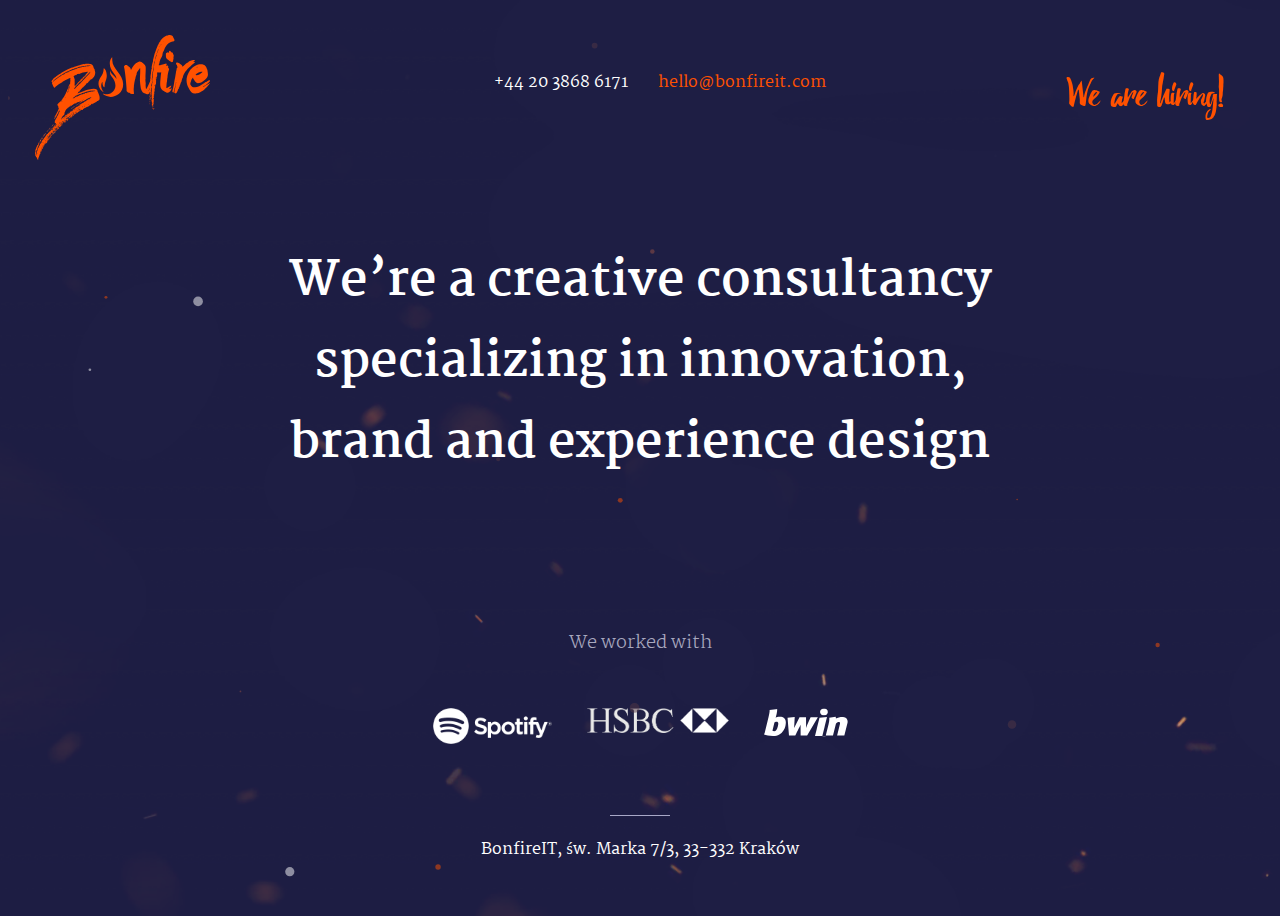
==== index.html @ 4e6a7b5f "1" ====
<!DOCTYPE html>
<html lang="en">

<head>
    <meta charset="UTF-8">
    <meta name="viewport" content="width=device-width, initial-scale=1.0">
    <meta http-equiv="X-UA-Compatible" content="ie=edge">
    <link rel="stylesheet" href="style.css">
    <link href="https://fonts.googleapis.com/css?family=Martel:400,600,700,800" rel="stylesheet">
    <title> Title </title>
</head>

<body>
    <script src="scripts/sketch.js-master/js/sketch.js"></script>
        <script src="js/app.js"></script>


    <!-- particles.js container -->
    <div id="container">
        
        <div id="top">
            <div class="logo"> </div>

            <div class="hire">We are hiring!</div>
        </div>
        <div class="content">
            <div class="contact">
                <ul>
                    <li>+44 20 3868 6171</li>
                    <li><a href="mailto:hello@bonfireit.com">hello@bonfireit.com</a>
                    </li>
                </ul>
            </div>
            <div id="display">
                We’re a creative consultancy specializing in innovation, brand and experience design</div>
            <div id="clients">
                <h4>We worked with</h4>
                <div class="logos">
                    <div class="spotify"></div>
                    <div class="hsbc"></div>
                    <div class="bwin"></div>

                </div>
            </div>
            <div class="line"></div>

            <div class="footer">BonfireIT, św. Marka 7/3, 33-332 Kraków</div>

        </div>
    </div>

    <!-- scripts -->




</body>

</html>
---- style.css ----
body {
    font-family: 'Martel', serif;
    color: white;
    background-image: url(assets/bg.png);
    height: 100vh;
    background-size: cover;
}


canvas {
position: absolute;
z-index:500;
opacity:0.5}

@font-face {
    font-family: 'bellerine';
    src: url('bellerine_brush-webfont.woff2') format('woff2'),
    url('bellerine_brush-webfont.woff') format('woff');
    font-weight: normal;
    font-style: normal;

}

ul {
    text-decoration: none;
    list-style-type: none;
    display: inline-block;
}

li {
    float: left;
    margin-left: 15px;
    margin-right: 15px;
}

li a {
    color: #FF5100;
    text-decoration: none;
}

#top {
    position: absolute;
    width: 93vw;
    z-index: 100;
    margin-top: 3vh;
    margin-left: 3vh;
    margin-right: 3vh;
    display: flex;
    justify-content: space-between;
    align-items: center;
}

.logo {
    background-image: url(assets/bonfire.svg);
    width: 175px;
    height: 125px;

}

.logos {
    display: flex;
    width: 450px;
    justify-content: space-around;


}

.spotify {
    background-image: url(assets/spotify.svg);
    width: 119px;
    height: 36px;
}

.hsbc {
    background-image: url(assets/hsbc.svg);
    width: 142px;
    height: 25px;
}

.bwin {
    background-image: url(assets/bwib.svg);
    width: 84px;
    height: 29px;
}

.hire {
    font-family: 'bellerine';
    font-size: 3.5em;
    color: #FF5100;
}


h4 {
    font-weight: 200;
    color: #A8A8BF;
    font-size: 18px;
    text-align: center;
    margin-bottom: 50px;
}

.content {
    margin-top: 5vh;
    margin-bottom: 5vh;

    height: 90vh;
    position: absolute;
    left: 20%;
    width: 60%;
    display: flex;
    flex-direction: column;
    align-items: center;
    justify-content: space-between;

}

#display {
    margin-top: 100px;
    margin-bottom: 100px;
    text-align: center;
    font-family: 'Martel', serif;
    font-weight: 700;
    font-size: 3em;
    color: white;
    z-index: 100;
}

.line {
    margin-top: 50px;
    width: 60px;
    height: 1px;
    background-color: #A8A8C7;
}
@keyframes Gradient {
    from {
		background-position: 0% 100%;
    }
    to {
		background-position: 0% 0%;
    }


}

#particles-js {
    width: 100%;
    height: 100%;
    background-color: transparent;
    background-image: linear-gradient(to bottom, transparent 70%, #5A2B32 100%);
    background-size: cover;
    background-repeat: no-repeat;
	animation-name: Gradient;
    animation-duration: 2s;
    animation-iteration-count: infinite;
    animation-direction: alternate;
    background-size: 100% 110%;


}
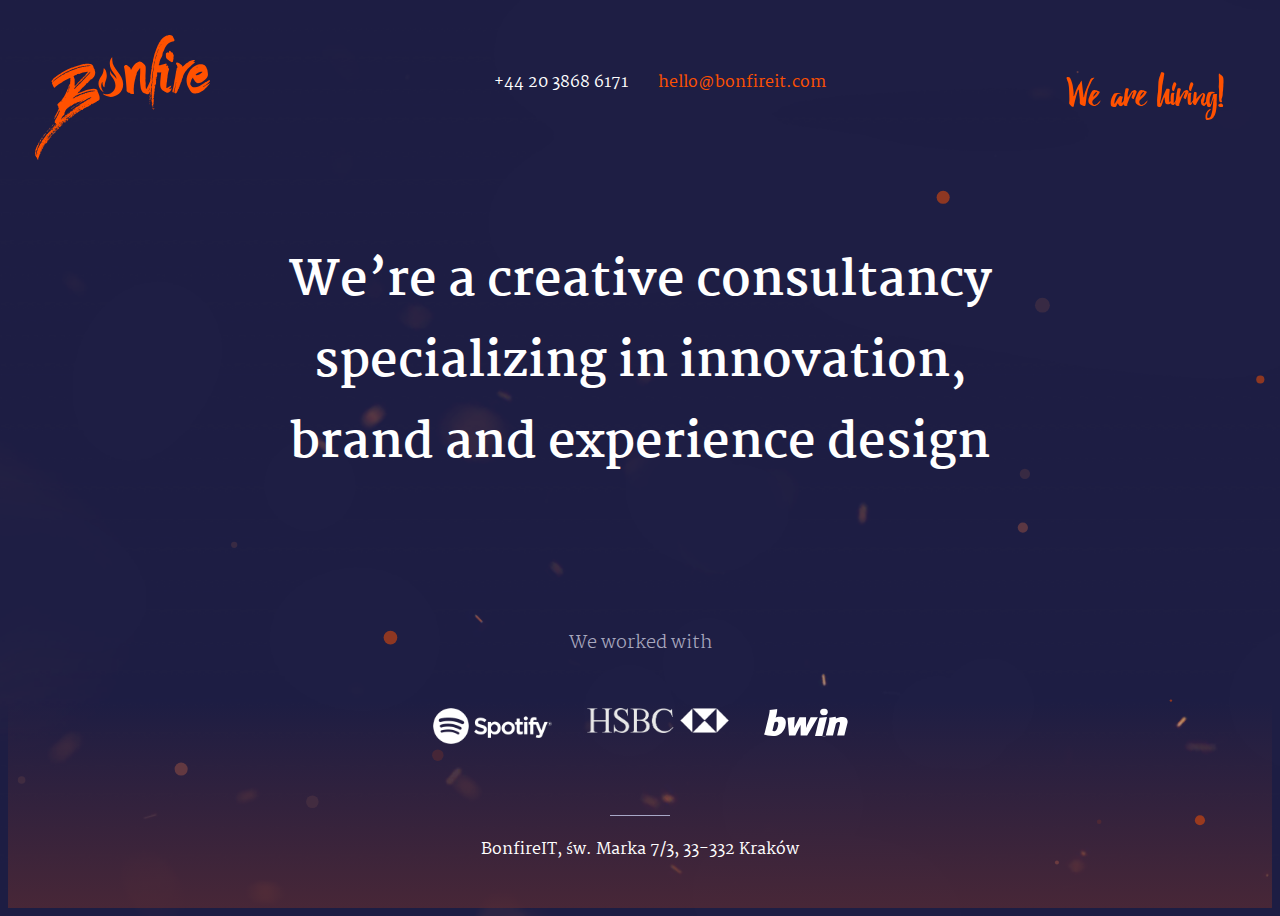
==== commit 02057b5c: "1" ====
--- a/index.html
+++ b/index.html
@@ -16,7 +16,7 @@
 
 
     <!-- particles.js container -->
-    <div id="container">
+    <div id="particles-js">
         
         <div id="top">
             <div class="logo"> </div>
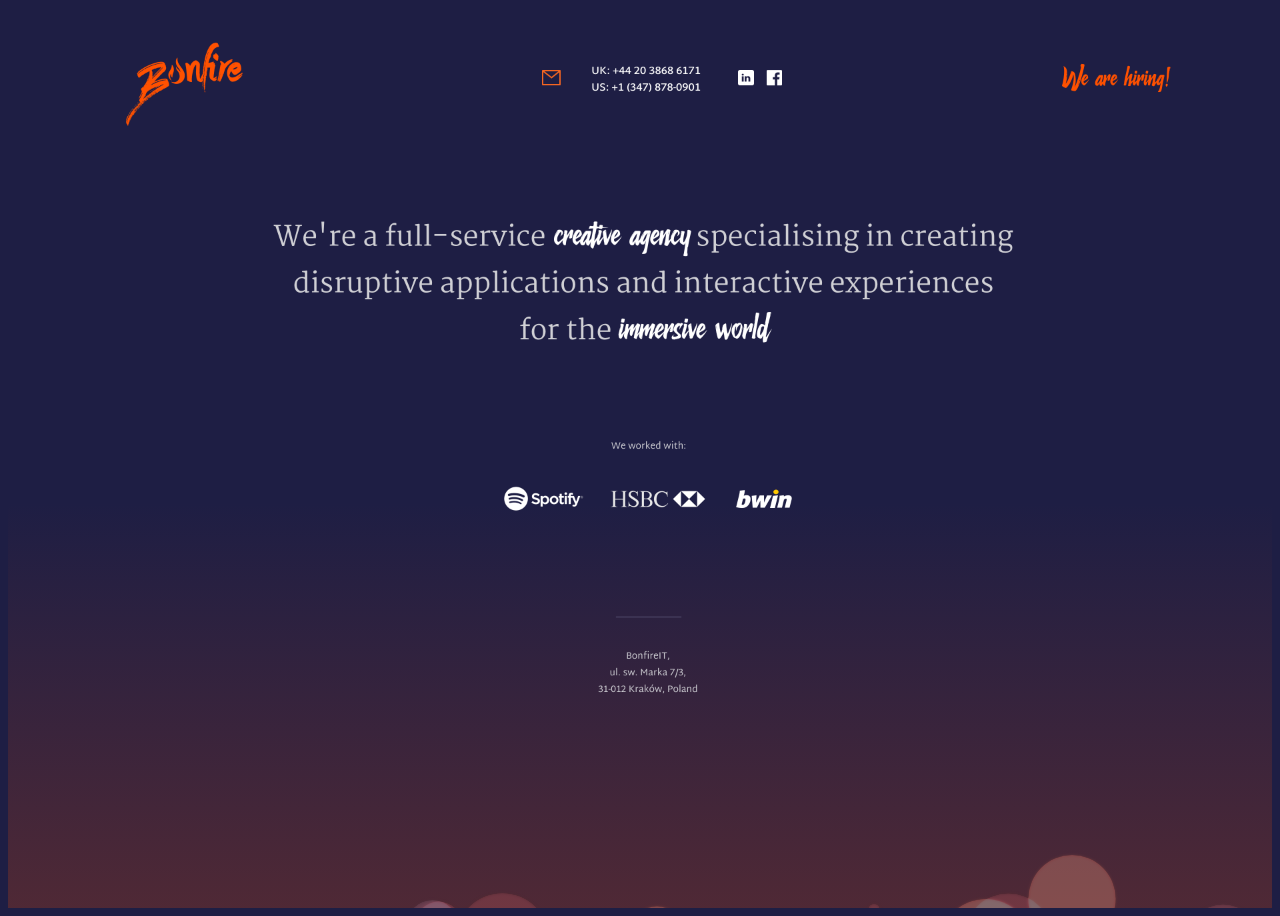
==== commit ec13de4f: "1" ====
--- a/index.html
+++ b/index.html
@@ -16,38 +16,11 @@
 
 
     <!-- particles.js container -->
+    <div id="bg"></div>
     <div id="particles-js">
         
-        <div id="top">
-            <div class="logo"> </div>
-
-            <div class="hire">We are hiring!</div>
+      
         </div>
-        <div class="content">
-            <div class="contact">
-                <ul>
-                    <li>+44 20 3868 6171</li>
-                    <li><a href="mailto:hello@bonfireit.com">hello@bonfireit.com</a>
-                    </li>
-                </ul>
-            </div>
-            <div id="display">
-                We’re a creative consultancy specializing in innovation, brand and experience design</div>
-            <div id="clients">
-                <h4>We worked with</h4>
-                <div class="logos">
-                    <div class="spotify"></div>
-                    <div class="hsbc"></div>
-                    <div class="bwin"></div>
-
-                </div>
-            </div>
-            <div class="line"></div>
-
-            <div class="footer">BonfireIT, św. Marka 7/3, 33-332 Kraków</div>
-
-        </div>
-    </div>
 
     <!-- scripts -->
 
--- a/style.css
+++ b/style.css
@@ -3,7 +3,8 @@
 body {
     font-family: 'Martel', serif;
     color: white;
-    background-image: url(assets/bg.png);
+
+    background-color:#1E1E44;
     height: 100vh;
     background-size: cover;
 }
@@ -12,7 +13,7 @@
 canvas {
 position: absolute;
 z-index:500;
-opacity:0.5}
+opacity:0.3}
 
 @font-face {
     font-family: 'bellerine';
@@ -137,17 +138,24 @@
 		background-position: 0% 100%;
     }
     to {
-		background-position: 0% 0%;
+		background-position: 0% -100%;
     }
 
 
 }
-
+#bg{
+    position: absolute;
+    width: 100%;
+    height: 100%;
+    background-image: url(assets/bg-2.png);
+    background-size: contain;
+    background-repeat: no-repeat;
+}
 #particles-js {
     width: 100%;
     height: 100%;
     background-color: transparent;
-    background-image: linear-gradient(to bottom, transparent 70%, #5A2B32 100%);
+    background-image: linear-gradient(to bottom, transparent 50%, #5A2B32 100%);
     background-size: cover;
     background-repeat: no-repeat;
 	animation-name: Gradient;
